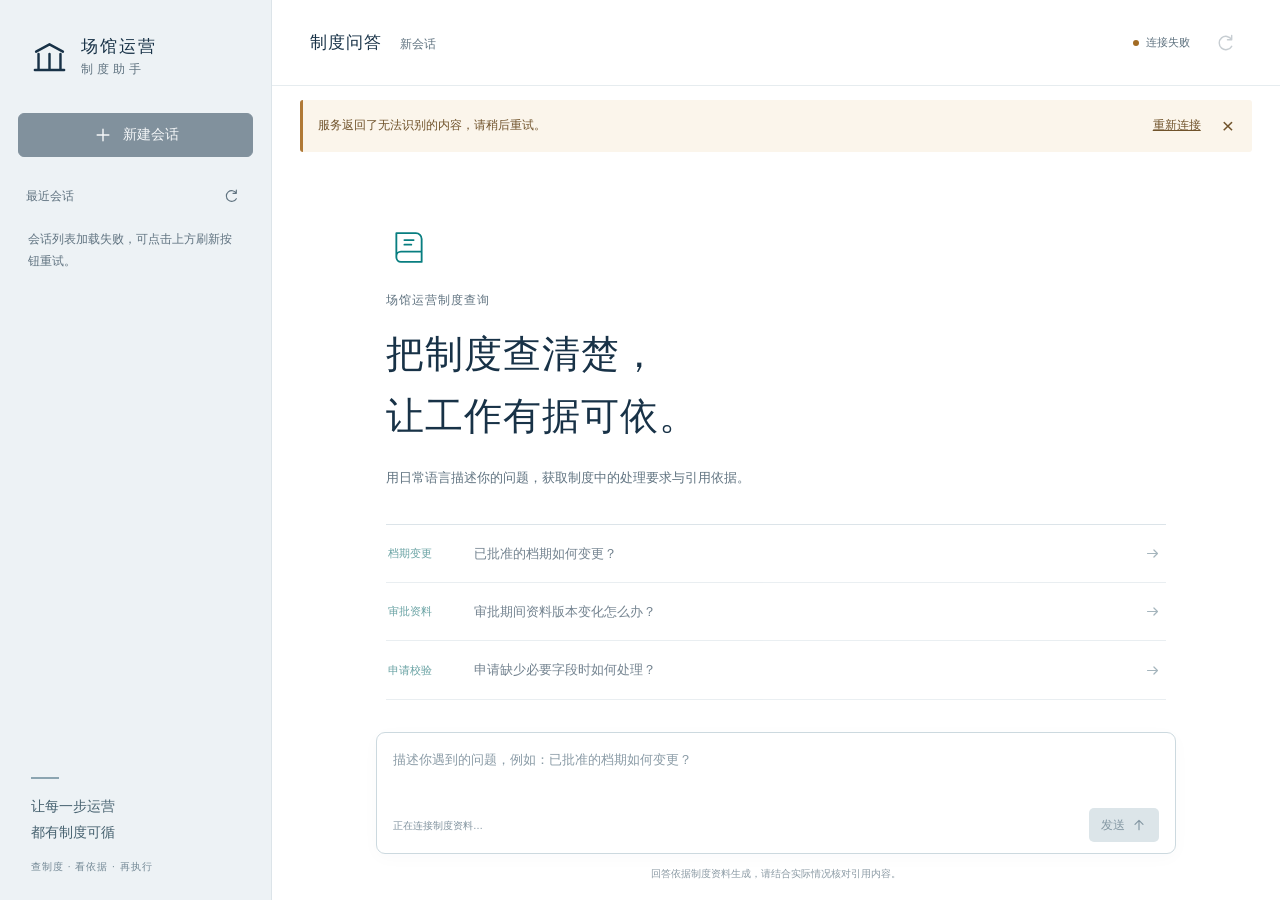
==== static/index.html @ c4d66dda "feat: add streaming employee chat with SQLite and cited answers" ====
<!doctype html>
<html lang="zh-CN">
<head>
  <meta charset="utf-8">
  <meta name="viewport" content="width=device-width, initial-scale=1">
  <meta name="color-scheme" content="light">
  <meta name="theme-color" content="#183247">
  <title>场馆制度助手</title>
  <link rel="stylesheet" href="/static/styles.css">
  <script src="/static/app.js" defer></script>
</head>
<body>
  <a class="skip-link" href="#question">跳到提问</a>
  <div class="app-shell">
    <div id="sidebar-backdrop" class="sidebar-backdrop" hidden></div>
    <aside id="sidebar" class="sidebar" aria-label="会话导航">
      <div class="brand">
        <span class="brand-mark" aria-hidden="true"><svg viewBox="0 0 32 32" fill="none"><path d="M5 12 16 6l11 6M7 14v12m9-12v12m9-12v12M4 27h24" stroke="currentColor" stroke-width="2" stroke-linecap="round" stroke-linejoin="round"/></svg></span>
        <div><strong>场馆运营</strong><span>制度助手</span></div>
        <button id="close-sidebar" class="icon-button mobile-only" type="button" aria-label="关闭会话栏"><svg viewBox="0 0 24 24" aria-hidden="true"><path d="m6 6 12 12M18 6 6 18"/></svg></button>
      </div>
      <button id="new-session" class="new-session" type="button"><svg viewBox="0 0 24 24" aria-hidden="true"><path d="M12 5v14M5 12h14"/></svg><span>新建会话</span></button>
      <div class="session-heading"><h2>最近会话</h2><button id="refresh-sessions" class="icon-button" type="button" aria-label="刷新会话列表"><svg viewBox="0 0 24 24" aria-hidden="true"><path d="M20 8a8 8 0 1 0 0 8M20 3v5h-5"/></svg></button></div>
      <p id="session-list-note" class="session-list-note">正在加载会话…</p>
      <nav class="session-navigation" aria-label="最近会话"><ul id="session-list" class="session-list"></ul></nav>
      <p id="session-lock-note" class="session-lock-note" hidden>回答生成中，停止后可切换会话。</p>
      <div class="sidebar-footer"><span class="footer-rule" aria-hidden="true"></span><p>让每一步运营<br>都有制度可循</p><span>查制度 · 看依据 · 再执行</span></div>
    </aside>

    <main id="main" class="workspace">
      <header class="workspace-header">
        <button id="open-sidebar" class="icon-button mobile-only" type="button" aria-label="打开会话栏" aria-controls="sidebar" aria-expanded="false"><svg viewBox="0 0 24 24" aria-hidden="true"><path d="M4 6h16M4 12h16M4 18h16"/></svg></button>
        <div class="workspace-title"><h1>制度问答</h1><span id="current-session-title">新会话</span></div>
        <div class="header-actions"><button id="knowledge-status" class="knowledge-status" type="button" title="重新检查制度资料与模型"><span aria-hidden="true"></span><span id="knowledge-status-text">正在连接</span></button><button id="reload-history" class="icon-button" type="button" aria-label="重新加载当前会话" title="重新加载当前会话" disabled><svg viewBox="0 0 24 24" aria-hidden="true"><path d="M20 8a8 8 0 1 0 0 8M20 3v5h-5"/></svg></button></div>
      </header>
      <div id="demo-banner" class="demo-banner" hidden><strong>演示模式</strong><span>当前使用演示身份与虚构制度，仅用于原型验证。</span></div>
      <div id="notice" class="notice" role="alert" hidden><span id="notice-text"></span><button id="notice-action" type="button" hidden>重试</button><button id="dismiss-notice" class="notice-dismiss" type="button" aria-label="关闭提示">×</button></div>

      <section id="chat-scroll" class="chat-scroll" aria-label="问答内容" tabindex="0">
        <div id="welcome" class="welcome">
          <div class="welcome-emblem" aria-hidden="true"><svg viewBox="0 0 40 40" fill="none"><path d="M9 8h17a5 5 0 0 1 5 5v20H13a4 4 0 0 1-4-4V8Zm0 20a4 4 0 0 1 4-4h18M16 14h8M16 18h6" stroke="currentColor" stroke-width="1.6" stroke-linecap="round" stroke-linejoin="round"/></svg></div>
          <p class="welcome-context">场馆运营制度查询</p>
          <h2>把制度查清楚，<br>让工作有据可依。</h2>
          <p class="welcome-description">用日常语言描述你的问题，<br class="small-only">获取制度中的处理要求与引用依据。</p>
          <div class="suggestions" aria-label="试试这样提问">
            <button type="button" data-question="已批准的档期如何变更？"><span>档期变更</span><strong>已批准的档期如何变更？</strong><svg viewBox="0 0 24 24" aria-hidden="true"><path d="M5 12h14m-5-5 5 5-5 5"/></svg></button>
            <button type="button" data-question="审批期间资料版本变化怎么办？"><span>审批资料</span><strong>审批期间资料版本变化怎么办？</strong><svg viewBox="0 0 24 24" aria-hidden="true"><path d="M5 12h14m-5-5 5 5-5 5"/></svg></button>
            <button type="button" data-question="申请缺少必要字段时如何处理？"><span>申请校验</span><strong>申请缺少必要字段时如何处理？</strong><svg viewBox="0 0 24 24" aria-hidden="true"><path d="M5 12h14m-5-5 5 5-5 5"/></svg></button>
          </div>
        </div>
        <div id="history-loading" class="history-loading" role="status" hidden>正在恢复会话…</div>
        <div id="conversation" class="conversation" hidden>
          <button id="load-earlier" class="load-earlier" type="button" hidden>查看更早的消息</button>
          <div id="messages"></div>
        </div>
      </section>
      <button id="jump-latest" class="jump-latest" type="button" hidden>回到最新回答 <span aria-hidden="true">↓</span></button>

      <div class="composer-area">
        <form id="chat-form" class="composer">
          <label class="sr-only" for="question">输入制度问题</label>
          <textarea id="question" name="question" rows="2" maxlength="2000" placeholder="描述你遇到的问题，例如：已批准的档期如何变更？" enterkeyhint="send" disabled></textarea>
          <div class="composer-toolbar"><span id="composer-hint">正在连接制度资料…</span><div class="composer-actions"><span id="character-count" class="character-count" hidden>0 / 2000</span><button id="stop-generation" class="stop-button" type="button" hidden><span aria-hidden="true"></span>停止生成</button><button id="send-question" class="send-button" type="submit" disabled><span>发送</span><svg viewBox="0 0 24 24" aria-hidden="true"><path d="M12 19V5m-6 6 6-6 6 6"/></svg></button></div></div>
        </form>
        <p class="composer-footnote">回答依据制度资料生成，请结合实际情况核对引用内容。</p>
      </div>
    </main>
  </div>
  <div id="live-status" class="sr-only" role="status" aria-live="polite" aria-atomic="true"></div>
</body>
</html>
---- static/styles.css ----
:root{font-family:"Microsoft YaHei","微软雅黑","PingFang SC",sans-serif;color:#183247;background:#f3f6f8;font-synthesis:none;--ink:#183247;--muted:#607380;--teal:#087e80;--teal-dark:#086769;--line:#dce4e9;--base:#f3f6f8;--white:#fff;--sidebar-width:272px}
.knowledge-status{padding:4px 0;border:0;background:none}.knowledge-status:hover:enabled{text-decoration:underline;text-underline-offset:4px}
*{box-sizing:border-box}body{margin:0}button,textarea{font:inherit}button{cursor:pointer}button:disabled{cursor:not-allowed}button,textarea,a{-webkit-tap-highlight-color:transparent}button:focus-visible,textarea:focus-visible,a:focus-visible,[tabindex]:focus-visible{outline:3px solid #2d9baf;outline-offset:4px}button svg{width:20px;height:20px;fill:none;stroke:currentColor;stroke-width:1.7;stroke-linecap:round;stroke-linejoin:round;flex-shrink:0}[hidden]{display:none!important}.sr-only{position:absolute;width:1px;height:1px;padding:0;margin:-1px;overflow:hidden;clip:rect(0,0,0,0);white-space:nowrap;border:0}.skip-link{position:fixed;top:12px;left:12px;z-index:30;transform:translateY(-150%);background:var(--white);color:var(--teal);padding:12px 18px;border:2px solid var(--teal);border-radius:6px}.skip-link:focus{transform:none}
.app-shell{height:100vh;height:100dvh;min-height:450px;display:grid;grid-template-columns:var(--sidebar-width) minmax(0,1fr);overflow:hidden}.sidebar{display:flex;flex-direction:column;min-height:0;background:#edf2f5;border-right:1px solid var(--line);padding:33px 18px 26px}.brand{display:flex;align-items:center;gap:12px;padding:0 12px 34px}.brand-mark{width:39px;height:43px;color:var(--ink)}.brand-mark svg{width:100%;height:100%}.brand strong{display:block;font-size:17px;font-weight:700;letter-spacing:2px;line-height:1.6}.brand div>span{display:block;color:var(--muted);font-size:12px;letter-spacing:4px;line-height:1.6}.new-session{display:flex;align-items:center;justify-content:center;gap:10px;min-height:44px;background:var(--ink);border:1px solid var(--ink);color:white;border-radius:6px;font-size:14px;font-weight:700}.new-session:hover:enabled{background:#24485f}.new-session:disabled{opacity:.5}.session-heading{display:flex;align-items:center;justify-content:space-between;padding:25px 8px 9px}.session-heading h2{font-size:12px;font-weight:400;color:var(--muted);margin:0}.icon-button{display:inline-flex;align-items:center;justify-content:center;flex-shrink:0;width:34px;height:34px;padding:6px;background:transparent;border:0;border-radius:5px;color:var(--muted)}.icon-button:hover:enabled{background:#e0e9ee;color:var(--ink)}.icon-button:disabled{opacity:.35}.session-heading .icon-button{height:28px;width:28px}.session-heading svg{width:16px;height:16px}.session-list-note{margin:10px 10px;color:var(--muted);font-size:12px;line-height:1.8}.session-navigation{min-height:0;overflow-y:auto;overscroll-behavior:contain;scrollbar-width:thin;flex:1}.session-list{list-style:none;margin:0;padding:0;display:grid;gap:5px}.session-item{display:block;width:100%;padding:12px 13px 11px;text-align:left;background:transparent;border:1px solid transparent;border-radius:6px;color:var(--ink)}.session-item:hover:enabled{background:#e5ecef}.session-item[aria-current=true]{background:white;border-color:#d5e1e7}.session-item:disabled{opacity:.65}.session-item-title{display:block;white-space:nowrap;overflow:hidden;text-overflow:ellipsis;font-size:13px;font-weight:500;line-height:1.6}.session-item-time{display:block;margin-top:4px;color:var(--muted);font-size:11px;font-weight:400}.session-lock-note{font-size:11px;line-height:1.8;color:var(--muted);margin:8px 8px 0}.sidebar-footer{padding:25px 13px 0}.footer-rule{display:block;width:28px;border-top:2px solid #8ca5b1;margin-bottom:14px}.sidebar-footer p{font-size:14px;line-height:1.9;font-weight:500;margin:0 0 10px;color:#476270}.sidebar-footer>span:last-child{font-size:10px;color:#748996;letter-spacing:1px}.workspace{position:relative;min-width:0;min-height:0;display:flex;flex-direction:column;background:#fff}.workspace-header{display:flex;align-items:center;justify-content:space-between;gap:12px;min-height:86px;padding:18px 38px;border-bottom:1px solid #e6ecef;background:#fff;flex-shrink:0}.workspace-title{display:flex;align-items:baseline;gap:18px;min-width:0}.workspace-title h1{font-size:17px;font-weight:700;white-space:nowrap;margin:0;letter-spacing:1px}.workspace-title>span{font-size:12px;color:var(--muted);max-width:30vw;white-space:nowrap;overflow:hidden;text-overflow:ellipsis}.header-actions{display:flex;align-items:center;gap:18px;flex-shrink:0}.knowledge-status{display:flex;align-items:center;gap:7px;font-size:11px;color:var(--muted);white-space:nowrap}.knowledge-status>span:first-child{width:6px;height:6px;flex-shrink:0;border-radius:50%;background:#9babb5}.knowledge-status.is-ready>span:first-child{background:var(--teal)}.knowledge-status.is-unavailable>span:first-child{background:#a26b24}.demo-banner{display:flex;align-items:baseline;justify-content:center;gap:12px;padding:9px 20px;background:#f3f7f8;border-bottom:1px solid #e3ecee;color:#526c79;font-size:11px;line-height:1.8}.demo-banner strong{font-weight:600;color:var(--teal-dark)}.notice{display:flex;gap:12px;align-items:center;margin:14px 28px 0;padding:12px 15px;border-left:3px solid #b07936;border-radius:3px;background:#fbf5eb;color:#70532b;font-size:12px;line-height:1.8;flex-shrink:0}.notice>span{flex:1}.notice button{padding:3px 6px;background:none;color:inherit;border:0;text-decoration:underline;white-space:nowrap}.notice .notice-dismiss{font-size:21px;text-decoration:none;padding:0 3px;line-height:1.1}
.chat-scroll{flex:1;min-height:0;overflow-y:auto;overscroll-behavior:contain;scrollbar-width:thin;scrollbar-color:#c9d5dd transparent;position:relative;scroll-behavior:auto}.welcome{width:min(100% - 80px,780px);margin:0 auto;padding:clamp(40px,8vh,100px) 0 44px}.welcome-emblem{width:46px;height:46px;color:var(--teal);margin-bottom:22px}.welcome-emblem svg{width:100%;height:100%}.welcome-context{font-size:12px;color:var(--muted);margin:0 0 14px;letter-spacing:1px}.welcome h2{font-size:clamp(26px,3.1vw,38px);line-height:1.65;letter-spacing:1px;font-weight:500;margin:0;color:var(--ink)}.welcome-description{font-size:13px;color:var(--muted);line-height:1.9;margin:18px 0 33px}.suggestions{display:grid;border-top:1px solid var(--line)}.suggestions button{display:grid;grid-template-columns:72px minmax(0,1fr) 20px;align-items:center;gap:14px;width:100%;text-align:left;padding:17px 2px;background:none;border:0;border-bottom:1px solid var(--line);color:var(--ink)}.suggestions button:hover:enabled{background:#f5f9fa}.suggestions button:disabled{opacity:.6}.suggestions button>span{font-size:11px;color:var(--teal-dark)}.suggestions strong{font-size:13px;line-height:1.8;font-weight:400}.suggestions svg{width:17px;height:17px;color:#6a8592}.history-loading{padding:70px 30px;text-align:center;font-size:13px;color:var(--muted)}.conversation{max-width:880px;padding:26px 40px 38px;margin:0 auto;width:100%}.load-earlier{display:block;margin:0 auto 25px;color:var(--teal);background:none;border:1px solid var(--line);border-radius:5px;font-size:12px;padding:9px 16px}.load-earlier:hover:enabled{background:#f2f8f8}.message{margin-bottom:34px;min-width:0}.message:last-child{margin-bottom:0}.message-heading{display:flex;align-items:center;gap:9px;margin-bottom:12px}.message-avatar{display:inline-flex;align-items:center;justify-content:center;width:26px;height:26px;border-radius:5px;font-size:11px;letter-spacing:0;font-weight:600;background:#edf2f5;color:#546d7b;flex-shrink:0}.message-assistant .message-avatar{background:#e3f0ef;color:var(--teal-dark)}.message-speaker{font-size:12px;font-weight:700;color:#365264}.message-time{margin-left:auto;font-size:10px;color:#8a9aa4}.message-content{font-size:14px;line-height:1.95;color:#263f50;white-space:pre-wrap;overflow-wrap:anywhere;word-break:break-word;padding-left:35px;max-width:100%}.message-user .message-content{background:#f1f5f7;padding:15px 18px;margin-left:35px;border-radius:0 8px 8px 8px;white-space:pre-wrap}.message-assistant .message-content:empty{display:none}.message-phase{display:flex;align-items:center;gap:9px;margin:8px 0 0 35px;min-height:24px;color:var(--teal-dark);font-size:12px;line-height:1.8}.status-indicator{display:block;width:7px;height:7px;background:var(--teal);border-radius:50%;animation:breathe 1.4s ease-in-out infinite}.message-phase.is-settled{color:var(--muted)}.message-phase.is-settled .status-indicator{display:none}.message-phase.is-error{color:#936126}.message-actions{display:flex;flex-wrap:wrap;gap:12px;margin:12px 0 0 35px}.message-action{font-size:11px;line-height:1.6;padding:3px 0;color:var(--muted);background:none;border:0;border-bottom:1px solid transparent}.message-action:hover:enabled{color:var(--teal);border-bottom-color:currentColor}.message-action:disabled{opacity:.5}.sources{margin:20px 0 0 35px;border-top:1px solid var(--line);padding-top:13px}.sources-title{font-size:11px;font-weight:500;color:var(--muted);margin:0 0 10px}.source{border-left:2px solid #cbdde0;padding-left:12px;margin-bottom:12px}.source:last-child{margin-bottom:0}.source summary{display:flex;align-items:baseline;gap:7px;color:#365a68;font-size:12px;line-height:1.8;cursor:pointer;list-style:none;overflow-wrap:anywhere}.source summary::-webkit-details-marker{display:none}.source summary:before{content:"›";color:#728c96;font-size:16px;line-height:1;transform-origin:center;flex-shrink:0}.source[open] summary:before{transform:rotate(90deg)}.source-number{color:var(--teal-dark);font-size:11px;flex-shrink:0}.source-filename{font-weight:500}.source-locator{display:block;font-size:10px;line-height:1.8;color:#7a8d98;padding:2px 0 3px 15px;overflow-wrap:anywhere}.source-excerpt{font-size:12px;line-height:1.95;color:#607380;white-space:pre-wrap;overflow-wrap:anywhere;margin:6px 0 4px 15px;padding:9px 12px;background:#f5f8f9;border-radius:3px}.no-sources{margin:15px 0 0 35px;color:#8a7a60;font-size:11px;line-height:1.8}.composer-area{flex-shrink:0;width:100%;padding:14px 40px 17px;background:white}.composer{max-width:800px;margin:0 auto;border:1px solid #ccd9df;border-radius:9px;background:#fff;box-shadow:0 4px 18px #173b4d06;padding:15px 16px 11px;transition:border-color .15s}.composer:focus-within{border-color:var(--teal);box-shadow:0 0 0 2px #087e800a}.composer textarea{display:block;resize:none;width:100%;border:0;border-radius:0;outline:none;font-size:13px;line-height:1.8;color:var(--ink);padding:0;min-height:46px;max-height:160px;background:transparent;overflow-y:auto;scrollbar-width:thin}.composer textarea:focus-visible{outline:none}.composer textarea::placeholder{color:#8a9ba6;opacity:1}.composer textarea:disabled{cursor:wait}.composer-toolbar{display:flex;align-items:center;justify-content:space-between;gap:12px;margin-top:13px;min-height:34px}.composer-toolbar>span{font-size:10px;line-height:1.7;color:#81939f}.composer-actions{display:flex;align-items:center;gap:12px;flex-shrink:0}.character-count{font-size:10px;color:var(--muted)}.send-button{display:flex;align-items:center;gap:6px;border:0;border-radius:5px;color:#fff;background:var(--teal);padding:8px 12px;min-height:34px;font-size:12px;font-weight:600}.send-button svg{width:16px;height:16px}.send-button:hover:enabled{background:var(--teal-dark)}.send-button:disabled{background:#dce5e9;color:#8296a2}.stop-button{display:flex;align-items:center;gap:7px;background:#f1f6f7;color:#365d68;border:1px solid #cbdde0;border-radius:5px;padding:7px 11px;font-size:12px;min-height:34px}.stop-button>span{display:block;width:9px;height:9px;border-radius:1px;background:currentColor}.stop-button:hover{background:#e5f0f0}.composer-footnote{max-width:800px;text-align:center;font-size:10px;line-height:1.8;color:#8b9aa4;margin:11px auto 0}.jump-latest{position:absolute;z-index:2;left:50%;bottom:190px;transform:translateX(-50%);padding:8px 14px;border:1px solid var(--line);border-radius:18px;background:white;color:#416372;font-size:11px;box-shadow:0 3px 12px #1832470a}.jump-latest>span{margin-left:5px}.mobile-only,.small-only{display:none}.sidebar-backdrop{display:none}@keyframes breathe{0%,100%{opacity:.35}50%{opacity:1}}
@media(min-width:1500px){:root{--sidebar-width:292px}.sidebar{padding-left:23px;padding-right:23px}.workspace-header{padding-left:48px;padding-right:48px}.welcome{max-width:800px}}
@media(max-width:1000px){:root{--sidebar-width:238px}.sidebar{padding:26px 13px 22px}.brand{padding-left:8px;padding-bottom:28px;gap:8px}.brand strong{font-size:16px}.workspace-header{padding:17px 25px}.workspace-title>span{display:none}.header-actions{gap:10px}.welcome{width:calc(100% - 64px);padding-top:44px}.welcome h2{font-size:29px}.suggestions button{grid-template-columns:60px minmax(0,1fr) 17px;gap:10px}.suggestions strong{font-size:12px}.conversation{padding-left:28px;padding-right:28px}.composer-area{padding-left:28px;padding-right:28px}}
@media(max-width:700px){.app-shell{display:block;min-height:360px}.workspace{height:100%}.sidebar{position:fixed;inset:0 auto 0 0;width:286px;max-width:calc(100vw - 48px);z-index:20;transform:translateX(-100%);transition:transform .2s ease;padding:25px 18px;visibility:hidden}.sidebar.is-open{transform:none;visibility:visible}.sidebar-backdrop:not([hidden]){display:block;position:fixed;inset:0;background:#18324759;z-index:19}.brand{padding-bottom:26px;gap:11px}.brand .icon-button{margin-left:auto}.mobile-only{display:inline-flex}.workspace-header{min-height:67px;padding:12px 15px;justify-content:flex-start;gap:9px}.workspace-title{flex:1}.workspace-title h1{font-size:15px}.header-actions{gap:5px}.knowledge-status{font-size:10px;gap:5px}.header-actions .icon-button{width:29px;height:29px}.header-actions .icon-button svg{width:17px;height:17px}.demo-banner{padding:7px 17px;justify-content:flex-start;gap:8px;font-size:10px}.notice{margin:11px 15px 0;padding:10px 11px;gap:8px;font-size:11px}.welcome{width:calc(100% - 46px);padding:34px 0}.welcome-emblem{width:40px;height:40px;margin-bottom:18px}.welcome-context{font-size:11px;margin-bottom:12px}.welcome h2{font-size:27px;line-height:1.65;letter-spacing:.5px}.welcome-description{font-size:12px;line-height:1.9;margin:15px 0 25px}.suggestions button{grid-template-columns:59px minmax(0,1fr) 15px;gap:7px;padding:15px 0}.suggestions strong{font-size:11px}.suggestions button>span{font-size:10px}.suggestions svg{width:15px;height:15px}.conversation{padding:24px 18px 29px}.message{margin-bottom:29px}.message-heading{margin-bottom:10px}.message-content{font-size:13px;padding-left:0;line-height:1.95}.message-user .message-content{margin-left:0;padding:12px 14px}.message-phase,.message-actions,.sources,.no-sources{margin-left:0}.message-avatar{width:24px;height:24px;font-size:10px}.message-speaker{font-size:11px}.message-time{font-size:9px}.message-phase{font-size:11px}.source summary{font-size:11px}.source-excerpt{font-size:11px;padding:8px 10px}.composer-area{padding:10px 14px max(12px,env(safe-area-inset-bottom))}.composer{padding:12px 12px 9px;border-radius:8px}.composer textarea{font-size:13px;min-height:45px;max-height:130px}.composer-toolbar{margin-top:10px}.composer-toolbar>span{font-size:9px}.composer-actions{gap:8px}.send-button{padding:7px 10px;font-size:11px;gap:3px}.stop-button{font-size:11px;padding:6px 8px}.composer-footnote{font-size:9px;margin-top:8px}.jump-latest{bottom:174px}.small-only{display:initial}.sidebar-footer{padding-top:20px}.session-item{padding-top:11px;padding-bottom:11px}}
@media(max-height:740px) and (min-width:701px){.welcome{padding-top:32px;padding-bottom:30px}.welcome-emblem{width:36px;height:36px;margin-bottom:12px}.welcome-context{margin-bottom:8px}.welcome h2{font-size:30px}.welcome-description{margin-top:12px;margin-bottom:22px}.suggestions button{padding-top:12px;padding-bottom:12px}.sidebar-footer{padding-top:16px}.sidebar-footer p{font-size:12px}.composer-area{padding-top:10px;padding-bottom:12px}}
@media(prefers-reduced-motion:reduce){*,*:before,*:after{animation:none!important;transition:none!important;scroll-behavior:auto!important}}
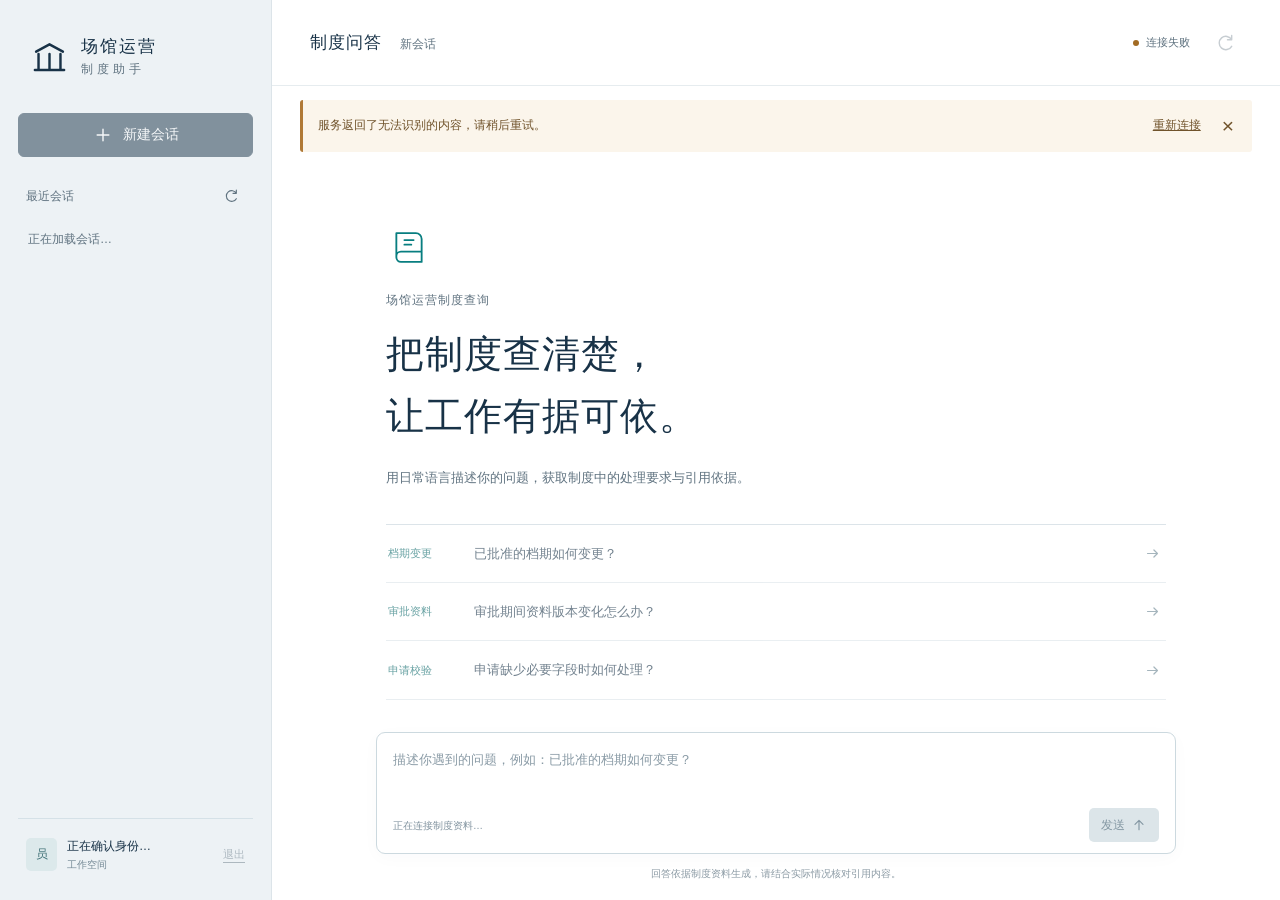
==== commit 342feeca: "feat: add JWT accounts and administrator workspace shell" ====
--- a/static/index.html
+++ b/static/index.html
@@ -24,7 +24,11 @@
       <p id="session-list-note" class="session-list-note">正在加载会话…</p>
       <nav class="session-navigation" aria-label="最近会话"><ul id="session-list" class="session-list"></ul></nav>
       <p id="session-lock-note" class="session-lock-note" hidden>回答生成中，停止后可切换会话。</p>
-      <div class="sidebar-footer"><span class="footer-rule" aria-hidden="true"></span><p>让每一步运营<br>都有制度可循</p><span>查制度 · 看依据 · 再执行</span></div>
+      <!-- 当前账号由 /config 返回；管理员入口只是导航，服务端另行校验权限。 -->
+      <div class="sidebar-account">
+        <div class="chat-account-info"><span id="account-avatar" class="chat-account-avatar" aria-hidden="true">员</span><div><strong id="account-name">正在确认身份…</strong><span id="account-role">工作空间</span></div><button id="logout-button" class="account-logout" type="button" disabled>退出</button></div>
+        <a id="admin-link" class="chat-admin-link" href="/admin/knowledge" hidden>打开管理后台<svg viewBox="0 0 24 24" aria-hidden="true"><path d="M5 12h14m-5-5 5 5-5 5"/></svg></a>
+      </div>
     </aside>
 
     <main id="main" class="workspace">
@@ -33,7 +37,7 @@
         <div class="workspace-title"><h1>制度问答</h1><span id="current-session-title">新会话</span></div>
         <div class="header-actions"><button id="knowledge-status" class="knowledge-status" type="button" title="重新检查制度资料与模型"><span aria-hidden="true"></span><span id="knowledge-status-text">正在连接</span></button><button id="reload-history" class="icon-button" type="button" aria-label="重新加载当前会话" title="重新加载当前会话" disabled><svg viewBox="0 0 24 24" aria-hidden="true"><path d="M20 8a8 8 0 1 0 0 8M20 3v5h-5"/></svg></button></div>
       </header>
-      <div id="demo-banner" class="demo-banner" hidden><strong>演示模式</strong><span>当前使用演示身份与虚构制度，仅用于原型验证。</span></div>
+      <div id="demo-banner" class="demo-banner" hidden><strong>示例制度</strong><span>当前知识库用于原型验证，具体业务请以企业正式制度为准。</span></div>
       <div id="notice" class="notice" role="alert" hidden><span id="notice-text"></span><button id="notice-action" type="button" hidden>重试</button><button id="dismiss-notice" class="notice-dismiss" type="button" aria-label="关闭提示">×</button></div>
 
       <section id="chat-scroll" class="chat-scroll" aria-label="问答内容" tabindex="0">
--- a/static/styles.css
+++ b/static/styles.css
@@ -8,3 +8,5 @@
 @media(max-width:700px){.app-shell{display:block;min-height:360px}.workspace{height:100%}.sidebar{position:fixed;inset:0 auto 0 0;width:286px;max-width:calc(100vw - 48px);z-index:20;transform:translateX(-100%);transition:transform .2s ease;padding:25px 18px;visibility:hidden}.sidebar.is-open{transform:none;visibility:visible}.sidebar-backdrop:not([hidden]){display:block;position:fixed;inset:0;background:#18324759;z-index:19}.brand{padding-bottom:26px;gap:11px}.brand .icon-button{margin-left:auto}.mobile-only{display:inline-flex}.workspace-header{min-height:67px;padding:12px 15px;justify-content:flex-start;gap:9px}.workspace-title{flex:1}.workspace-title h1{font-size:15px}.header-actions{gap:5px}.knowledge-status{font-size:10px;gap:5px}.header-actions .icon-button{width:29px;height:29px}.header-actions .icon-button svg{width:17px;height:17px}.demo-banner{padding:7px 17px;justify-content:flex-start;gap:8px;font-size:10px}.notice{margin:11px 15px 0;padding:10px 11px;gap:8px;font-size:11px}.welcome{width:calc(100% - 46px);padding:34px 0}.welcome-emblem{width:40px;height:40px;margin-bottom:18px}.welcome-context{font-size:11px;margin-bottom:12px}.welcome h2{font-size:27px;line-height:1.65;letter-spacing:.5px}.welcome-description{font-size:12px;line-height:1.9;margin:15px 0 25px}.suggestions button{grid-template-columns:59px minmax(0,1fr) 15px;gap:7px;padding:15px 0}.suggestions strong{font-size:11px}.suggestions button>span{font-size:10px}.suggestions svg{width:15px;height:15px}.conversation{padding:24px 18px 29px}.message{margin-bottom:29px}.message-heading{margin-bottom:10px}.message-content{font-size:13px;padding-left:0;line-height:1.95}.message-user .message-content{margin-left:0;padding:12px 14px}.message-phase,.message-actions,.sources,.no-sources{margin-left:0}.message-avatar{width:24px;height:24px;font-size:10px}.message-speaker{font-size:11px}.message-time{font-size:9px}.message-phase{font-size:11px}.source summary{font-size:11px}.source-excerpt{font-size:11px;padding:8px 10px}.composer-area{padding:10px 14px max(12px,env(safe-area-inset-bottom))}.composer{padding:12px 12px 9px;border-radius:8px}.composer textarea{font-size:13px;min-height:45px;max-height:130px}.composer-toolbar{margin-top:10px}.composer-toolbar>span{font-size:9px}.composer-actions{gap:8px}.send-button{padding:7px 10px;font-size:11px;gap:3px}.stop-button{font-size:11px;padding:6px 8px}.composer-footnote{font-size:9px;margin-top:8px}.jump-latest{bottom:174px}.small-only{display:initial}.sidebar-footer{padding-top:20px}.session-item{padding-top:11px;padding-bottom:11px}}
 @media(max-height:740px) and (min-width:701px){.welcome{padding-top:32px;padding-bottom:30px}.welcome-emblem{width:36px;height:36px;margin-bottom:12px}.welcome-context{margin-bottom:8px}.welcome h2{font-size:30px}.welcome-description{margin-top:12px;margin-bottom:22px}.suggestions button{padding-top:12px;padding-bottom:12px}.sidebar-footer{padding-top:16px}.sidebar-footer p{font-size:12px}.composer-area{padding-top:10px;padding-bottom:12px}}
 @media(prefers-reduced-motion:reduce){*,*:before,*:after{animation:none!important;transition:none!important;scroll-behavior:auto!important}}
+/* 已登录账号区：替换演示身份说明；角色入口仅用于导航，权限由后端逐接口校验。 */
+.sidebar-account{border-top:1px solid #d5e1e7;margin-top:18px;padding:17px 8px 0}.chat-account-info{display:flex;align-items:center;gap:10px;min-width:0}.chat-account-avatar{display:flex;align-items:center;justify-content:center;width:31px;height:33px;flex-shrink:0;border-radius:5px;background:#dce9eb;color:#3e7075;font-size:12px}.chat-account-info>div{min-width:0;flex:1}.chat-account-info strong{display:block;white-space:nowrap;overflow:hidden;text-overflow:ellipsis;font-size:12px;font-weight:500;line-height:1.7}.chat-account-info div>span{display:block;font-size:10px;color:#748995;line-height:1.8}.account-logout{font-size:11px;background:none;border:0;color:var(--muted);padding:6px 0 6px 8px;text-decoration:underline;text-underline-offset:4px}.account-logout:hover:enabled{color:var(--teal)}.account-logout:disabled{opacity:.45}.chat-admin-link{display:flex;align-items:center;justify-content:space-between;gap:8px;color:#507781;font-size:11px;line-height:1.8;text-decoration:none;margin-top:13px;padding:9px 0 0;border-top:1px solid #dce5e9}.chat-admin-link:hover{color:var(--teal)}.chat-admin-link svg{width:15px;height:15px;fill:none;stroke:currentColor;stroke-width:1.6;stroke-linecap:round;stroke-linejoin:round}
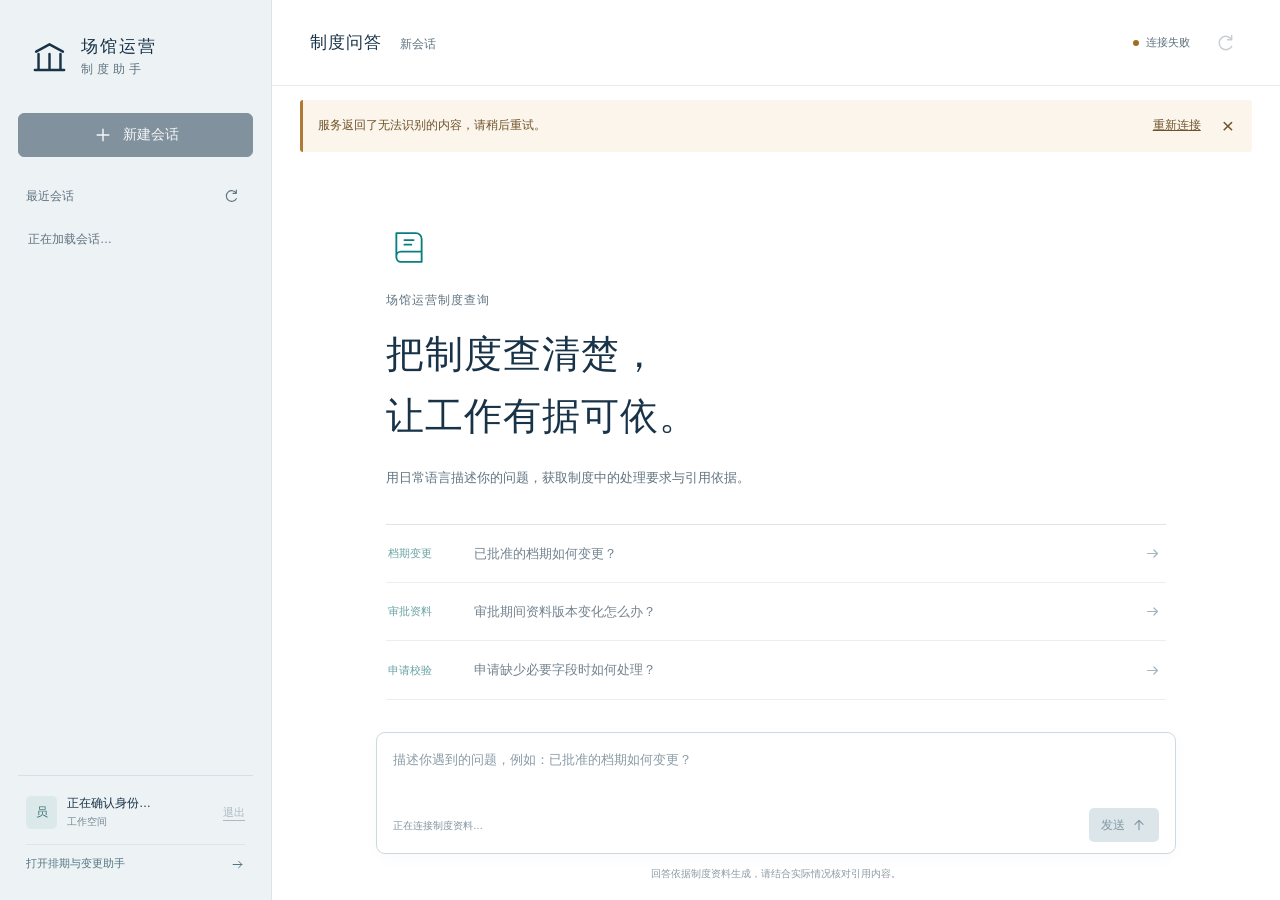
==== commit d2ff31c3: "feat: add durable five-round agent loop with employee draft confirmation" ====
--- a/static/index.html
+++ b/static/index.html
@@ -27,6 +27,7 @@
       <!-- 当前账号由 /config 返回；管理员入口只是导航，服务端另行校验权限。 -->
       <div class="sidebar-account">
         <div class="chat-account-info"><span id="account-avatar" class="chat-account-avatar" aria-hidden="true">员</span><div><strong id="account-name">正在确认身份…</strong><span id="account-role">工作空间</span></div><button id="logout-button" class="account-logout" type="button" disabled>退出</button></div>
+        <a class="chat-admin-link" href="/agent">打开排期与变更助手<svg viewBox="0 0 24 24" aria-hidden="true"><path d="M5 12h14m-5-5 5 5-5 5"/></svg></a>
         <a id="admin-link" class="chat-admin-link" href="/admin/knowledge" hidden>打开管理后台<svg viewBox="0 0 24 24" aria-hidden="true"><path d="M5 12h14m-5-5 5 5-5 5"/></svg></a>
       </div>
     </aside>
